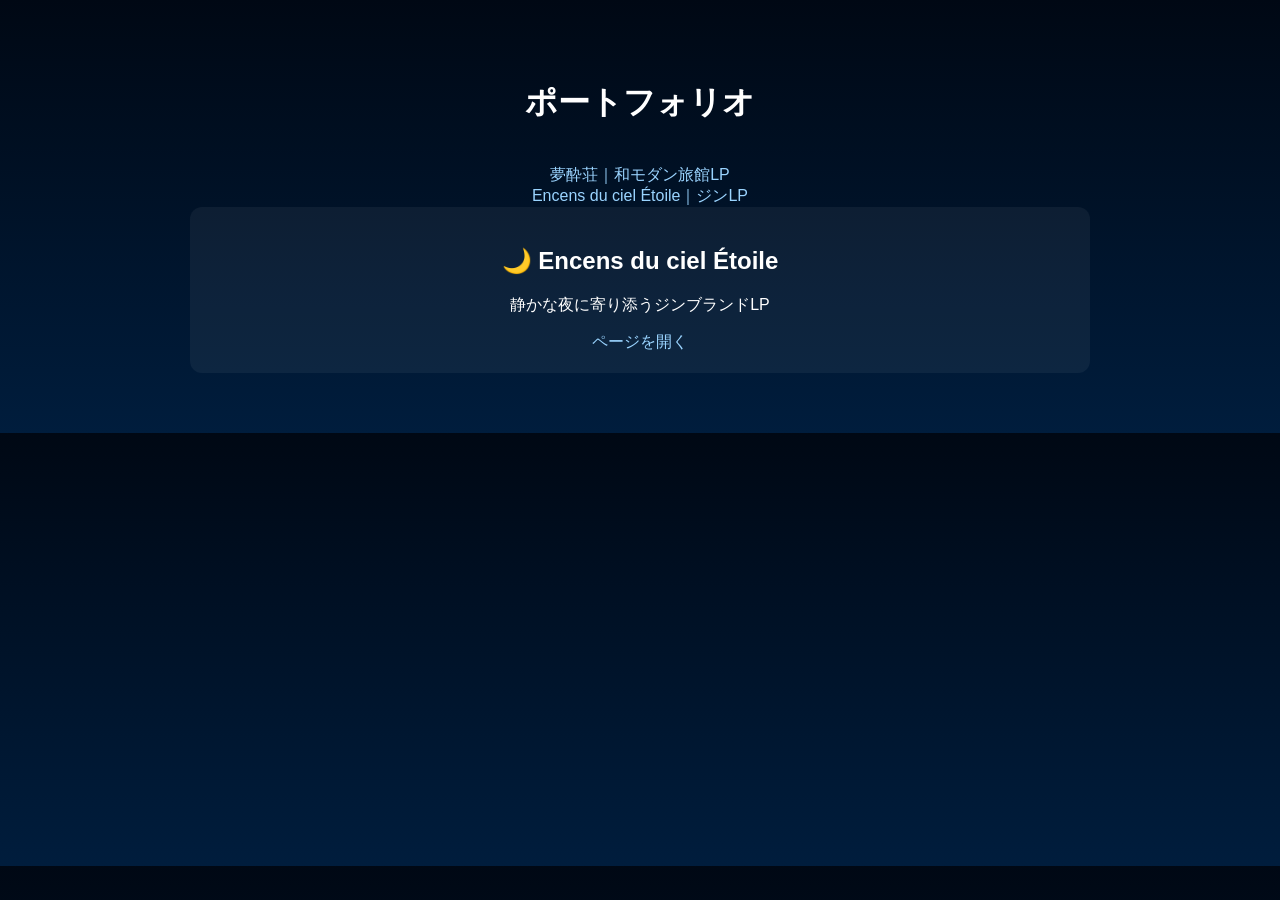
==== portfolio/index.html @ c08bc478 "new" ====
<!DOCTYPE html>
<html lang="ja">
<head>
  <meta charset="UTF-8">
  <meta name="viewport" content="width=device-width, initial-scale=1.0">
  <title>Portfolio | Encens du ciel Étoile</title>
  <style>
    body {
      margin: 0;
      font-family: "Hiragino Kaku Gothic ProN", sans-serif;
      background: linear-gradient(180deg, #000814, #001d3d);
      color: #fff;
      text-align: center;
      padding: 60px 20px;
    }

    h1 {
      font-size: 2rem;
      margin-bottom: 40px;
    }

    .works {
      display: grid;
      grid-template-columns: repeat(auto-fit, minmax(280px, 1fr));
      gap: 24px;
      max-width: 900px;
      margin: 0 auto;
    }

    .work {
      background: rgba(255,255,255,0.05);
      border-radius: 12px;
      padding: 20px;
      transition: transform .3s ease, background .3s ease;
    }

    .work:hover {
      transform: translateY(-6px);
      background: rgba(255,255,255,0.1);
    }

    a {
      color: #9ad4ff;
      text-decoration: none;
    }
  </style>
</head>
<body>
  <h1>ポートフォリオ</h1>
	<!-- 夢酔荘（最上段に追加） -->
<div class="work-link">
  <a href="https://ai-3-ai3.github.io/yumesuisou/" target="_blank" rel="noopener">
    夢酔荘｜和モダン旅館LP
  </a>
</div>

<!-- 既存：ジンLP -->
<div class="work-link">
  <a href="https://ai-3-ai3.github.io/encens-du-ciel-etoile/" target="_blank" rel="noopener">
    Encens du ciel Étoile｜ジンLP
  </a>
</div>

  <div class="works">
    <div class="work">
      <h2>🌙 Encens du ciel Étoile</h2>
      <p>静かな夜に寄り添うジンブランドLP</p>
      <a href="https://ai-3-ai3.github.io/encens-du-ciel-etoile/" target="_blank" rel="noopener">ページを開く</a>
    </div>
</div>
</body>
</html>
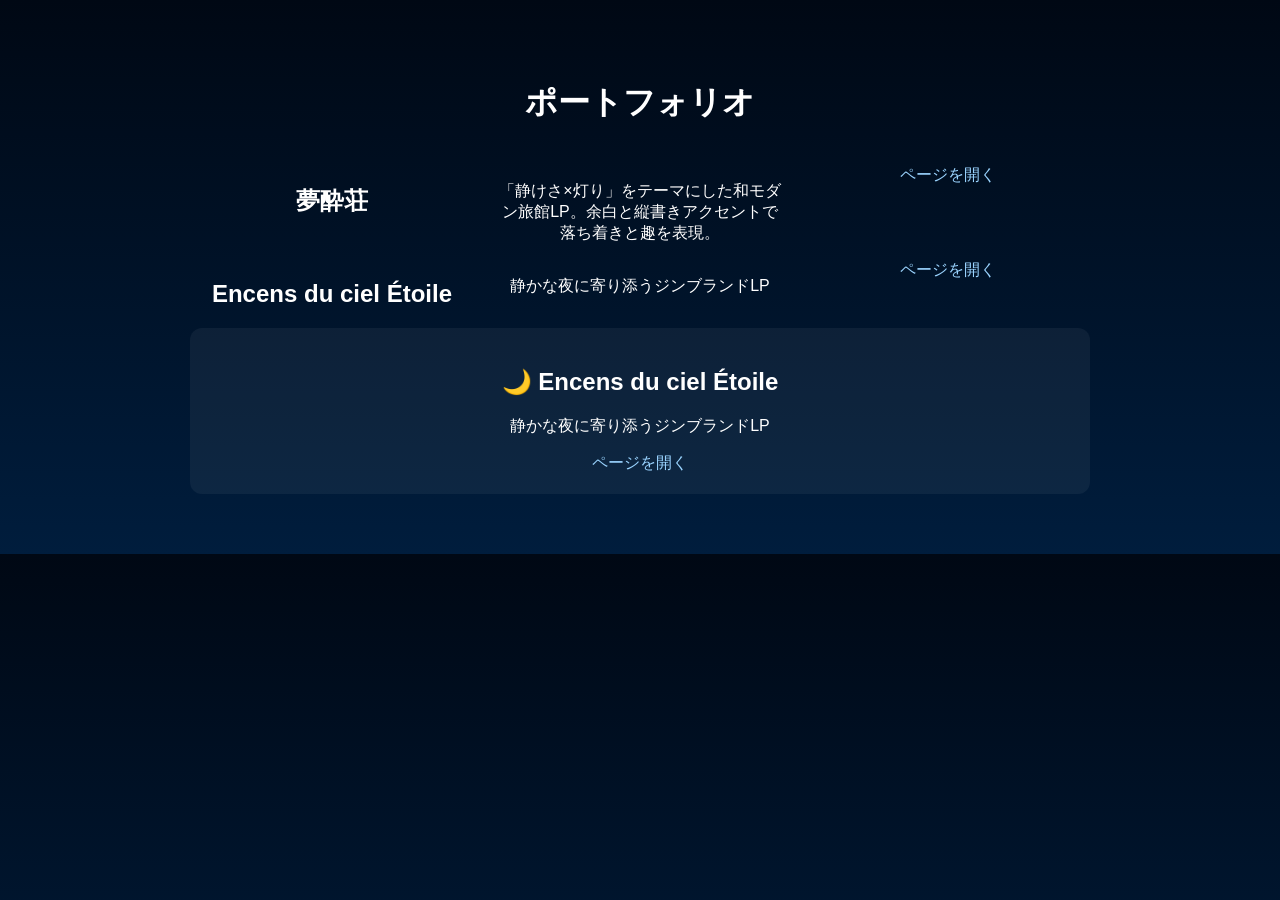
==== commit 58d2d407: "new" ====
--- a/portfolio/index.html
+++ b/portfolio/index.html
@@ -47,17 +47,21 @@
 </head>
 <body>
   <h1>ポートフォリオ</h1>
-	<!-- 夢酔荘（最上段に追加） -->
-<div class="work-link">
+<!-- 夢酔荘カード -->
+<div class="works">
+  <h2>夢酔荘</h2>
+  <p>「静けさ×灯り」をテーマにした和モダン旅館LP。余白と縦書きアクセントで落ち着きと趣を表現。</p>
   <a href="https://ai-3-ai3.github.io/yumesuisou/" target="_blank" rel="noopener">
-    夢酔荘｜和モダン旅館LP
+    ページを開く
   </a>
 </div>
 
-<!-- 既存：ジンLP -->
-<div class="work-link">
+<!-- 既存の Encens du ciel Étoile カード（下に置く） -->
+<div class="works">
+  <h2>Encens du ciel Étoile</h2>
+  <p>静かな夜に寄り添うジンブランドLP</p>
   <a href="https://ai-3-ai3.github.io/encens-du-ciel-etoile/" target="_blank" rel="noopener">
-    Encens du ciel Étoile｜ジンLP
+    ページを開く
   </a>
 </div>
 
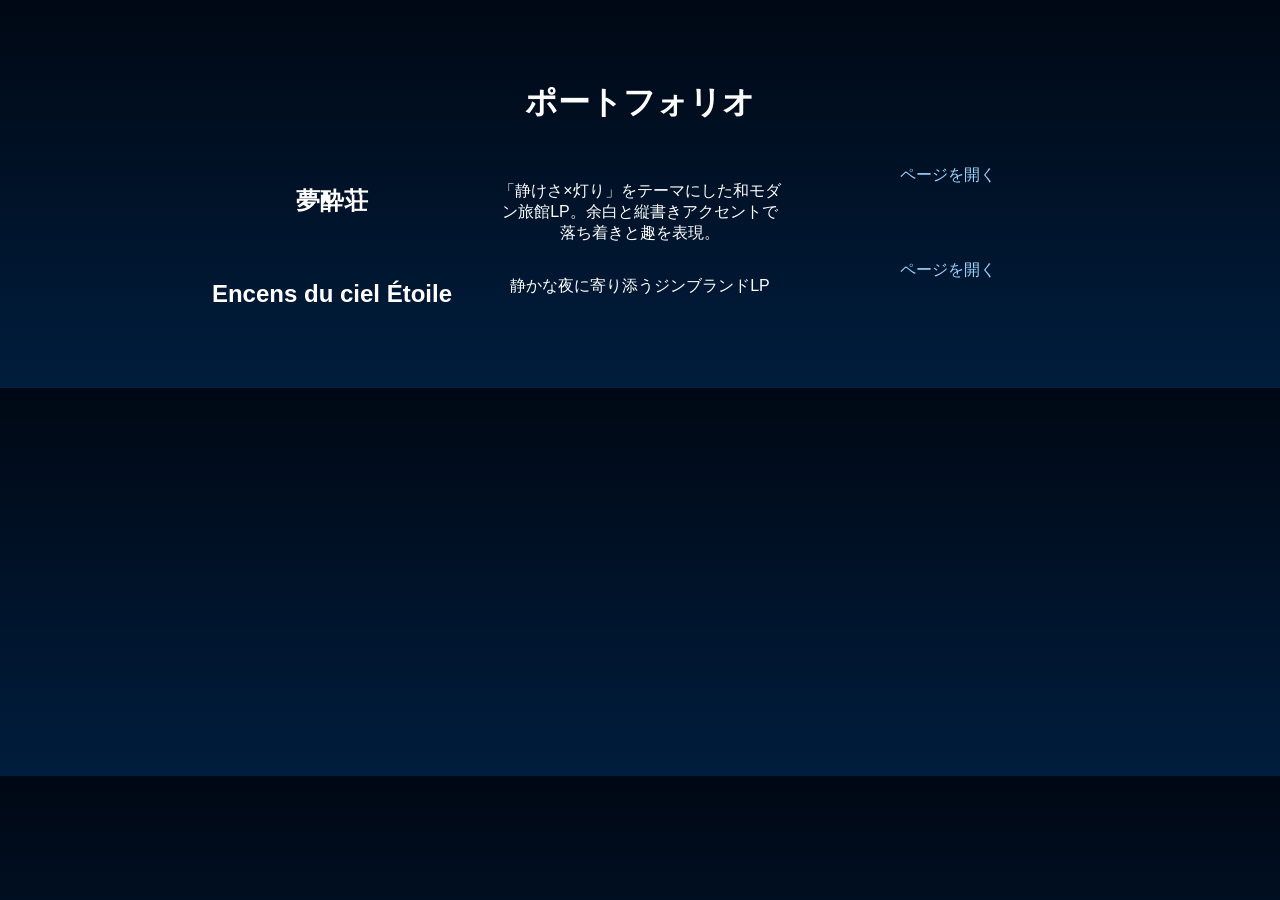
==== commit 6fbe020c: "new" ====
--- a/portfolio/index.html
+++ b/portfolio/index.html
@@ -65,12 +65,5 @@
   </a>
 </div>
 
-  <div class="works">
-    <div class="work">
-      <h2>🌙 Encens du ciel Étoile</h2>
-      <p>静かな夜に寄り添うジンブランドLP</p>
-      <a href="https://ai-3-ai3.github.io/encens-du-ciel-etoile/" target="_blank" rel="noopener">ページを開く</a>
-    </div>
-</div>
 </body>
 </html>
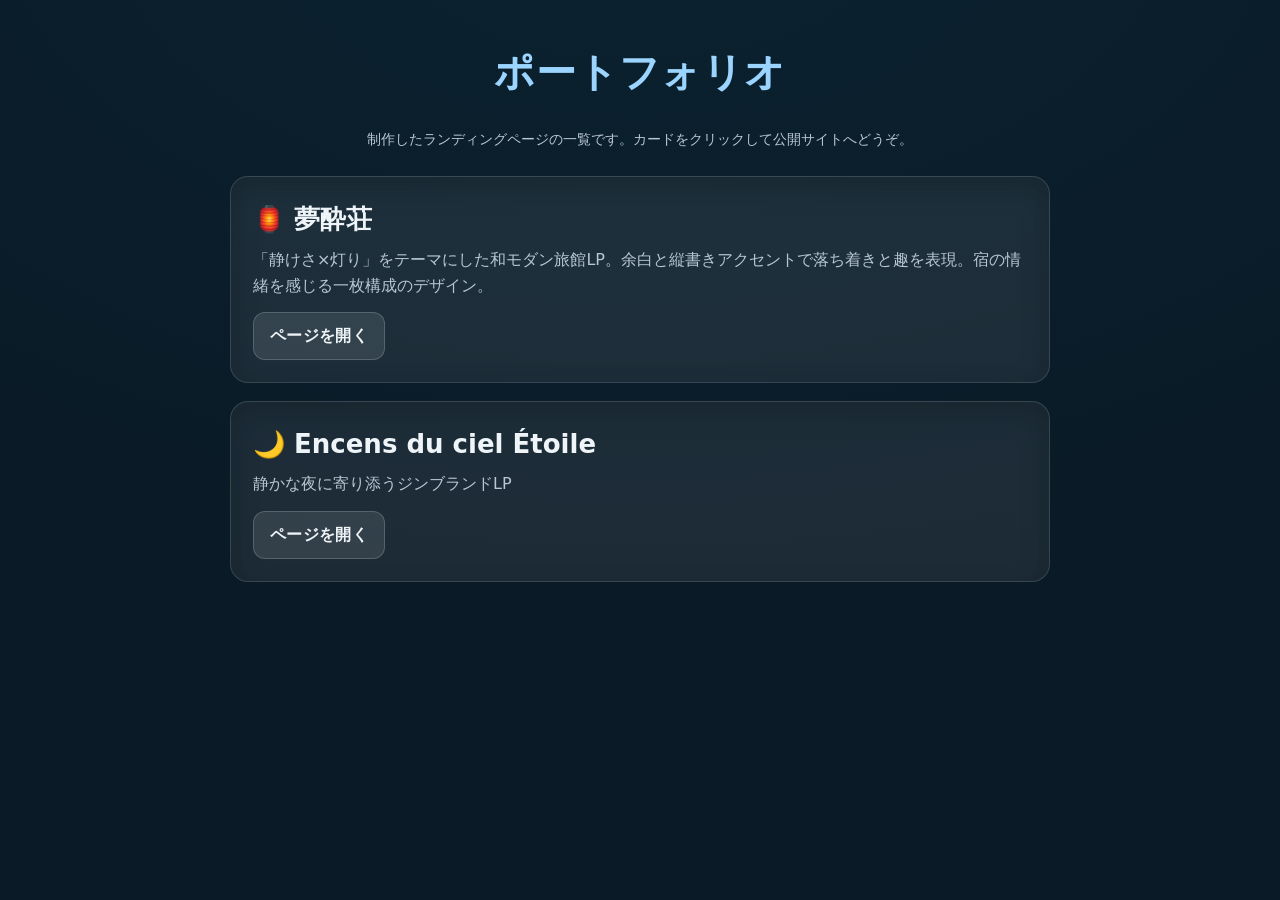
==== commit ff5d8b91: "new" ====
--- a/portfolio/index.html
+++ b/portfolio/index.html
@@ -1,69 +1,134 @@
 <!DOCTYPE html>
 <html lang="ja">
 <head>
-  <meta charset="UTF-8">
-  <meta name="viewport" content="width=device-width, initial-scale=1.0">
-  <title>Portfolio | Encens du ciel Étoile</title>
+  <meta charset="utf-8" />
+  <meta name="viewport" content="width=device-width, initial-scale=1" />
+  <title>ポートフォリオ | Encens du ciel Étoile / 夢酔荘</title>
+
   <style>
+    :root{
+      --bg-start:#0b2230;
+      --bg-end:#0a1a26;
+      --text:#eef4f8;
+      --muted:#b9c7d3;
+      --accent:#9ad4ff;
+      --card-bg:rgba(255,255,255,0.08);
+      --card-border:rgba(255,255,255,0.12);
+    }
+
+    * { box-sizing: border-box; }
+    html, body { height: 100%; }
     body {
       margin: 0;
-      font-family: "Hiragino Kaku Gothic ProN", sans-serif;
-      background: linear-gradient(180deg, #000814, #001d3d);
-      color: #fff;
-      text-align: center;
-      padding: 60px 20px;
+      font-family: system-ui, -apple-system, "Segoe UI", Roboto, "Helvetica Neue",
+                   "Hiragino Kaku Gothic ProN", "Yu Gothic", Meiryo, sans-serif;
+      color: var(--text);
+      background: radial-gradient(1200px 700px at 50% -100px, var(--bg-start), var(--bg-end)) fixed;
+      line-height: 1.6;
+    }
+
+    .container {
+      max-width: 940px;
+      padding: 40px 20px 80px;
+      margin: 0 auto;
     }
 
     h1 {
-      font-size: 2rem;
-      margin-bottom: 40px;
+      margin: 0 0 24px;
+      font-size: clamp(28px, 3.5vw, 40px);
+      font-weight: 800;
+      letter-spacing: .02em;
+      text-align: center;
+      color: var(--accent);
     }
 
-    .works {
-      display: grid;
-      grid-template-columns: repeat(auto-fit, minmax(280px, 1fr));
-      gap: 24px;
-      max-width: 900px;
-      margin: 0 auto;
+    .lead {
+      margin: 0 auto 24px;
+      max-width: 720px;
+      text-align: center;
+      color: var(--muted);
+      font-size: 14px;
     }
 
-    .work {
-      background: rgba(255,255,255,0.05);
-      border-radius: 12px;
-      padding: 20px;
-      transition: transform .3s ease, background .3s ease;
+    /* カード共通 */
+    .works {
+      background: var(--card-bg);
+      border: 1px solid var(--card-border);
+      border-radius: 18px;
+      padding: 22px 22px;
+      margin: 18px auto;
+      max-width: 820px;
+      backdrop-filter: blur(6px);
+      box-shadow: 0 10px 30px rgba(0,0,0,.18) inset;
     }
 
-    .work:hover {
-      transform: translateY(-6px);
-      background: rgba(255,255,255,0.1);
+    .works h2 {
+      margin: 0 0 6px;
+      font-size: clamp(20px, 2.6vw, 26px);
+      font-weight: 800;
     }
 
-    a {
-      color: #9ad4ff;
+    .works p {
+      margin: 0 0 14px;
+      color: var(--muted);
+    }
+
+    .works a {
+      display: inline-block;
+      padding: 10px 16px;
+      border-radius: 12px;
       text-decoration: none;
+      font-weight: 700;
+      letter-spacing: .02em;
+      background: rgba(255,255,255,0.10);
+      border: 1px solid rgba(255,255,255,0.18);
+      color: var(--text);
+      transition: transform .12s ease, background .12s ease, box-shadow .12s ease;
     }
+
+    .works a:hover {
+      transform: translateY(-1px);
+      background: rgba(255,255,255,0.16);
+      box-shadow: 0 4px 16px rgba(0,0,0,.25);
+    }
+
+    /* レイアウト間の余白調整（最初のカードはやや大きめ） */
+    .works:first-of-type { margin-top: 26px; }
+
+    /* 小さめ端末での余白最適化 */
+    @media (max-width: 520px) {
+      .container { padding: 28px 16px 56px; }
+      .works { padding: 18px 16px; }
+    }
+
+    /* 既存のリンク直載せ用（もし残っていても邪魔しないよう軽く調整） */
+    .work-link a {
+      color: var(--accent);
+      text-decoration: none;
+      font-weight: 700;
+    }
+    .work-link a:hover { text-decoration: underline; }
   </style>
 </head>
+
 <body>
-  <h1>ポートフォリオ</h1>
-<!-- 夢酔荘カード -->
-<div class="works">
-  <h2>夢酔荘</h2>
-  <p>「静けさ×灯り」をテーマにした和モダン旅館LP。余白と縦書きアクセントで落ち着きと趣を表現。</p>
-  <a href="https://ai-3-ai3.github.io/yumesuisou/" target="_blank" rel="noopener">
-    ページを開く
-  </a>
-</div>
+  <main class="container">
+    <h1>ポートフォリオ</h1>
+    <p class="lead">制作したランディングページの一覧です。カードをクリックして公開サイトへどうぞ。</p>
 
-<!-- 既存の Encens du ciel Étoile カード（下に置く） -->
-<div class="works">
-  <h2>Encens du ciel Étoile</h2>
-  <p>静かな夜に寄り添うジンブランドLP</p>
-  <a href="https://ai-3-ai3.github.io/encens-du-ciel-etoile/" target="_blank" rel="noopener">
-    ページを開く
-  </a>
-</div>
+    <!-- 夢酔荘（最上段） -->
+    <section class="works">
+      <h2>🏮 夢酔荘</h2>
+      <p>「静けさ×灯り」をテーマにした和モダン旅館LP。余白と縦書きアクセントで落ち着きと趣を表現。宿の情緒を感じる一枚構成のデザイン。</p>
+      <a href="https://ai-3-ai3.github.io/yumesuisou/" target="_blank" rel="noopener">ページを開く</a>
+    </section>
 
+    <!-- Encens du ciel Étoile（下段） -->
+    <section class="works">
+      <h2>🌙 Encens du ciel Étoile</h2>
+      <p>静かな夜に寄り添うジンブランドLP</p>
+      <a href="https://ai-3-ai3.github.io/encens-du-ciel-etoile/" target="_blank" rel="noopener">ページを開く</a>
+    </section>
+  </main>
 </body>
 </html>
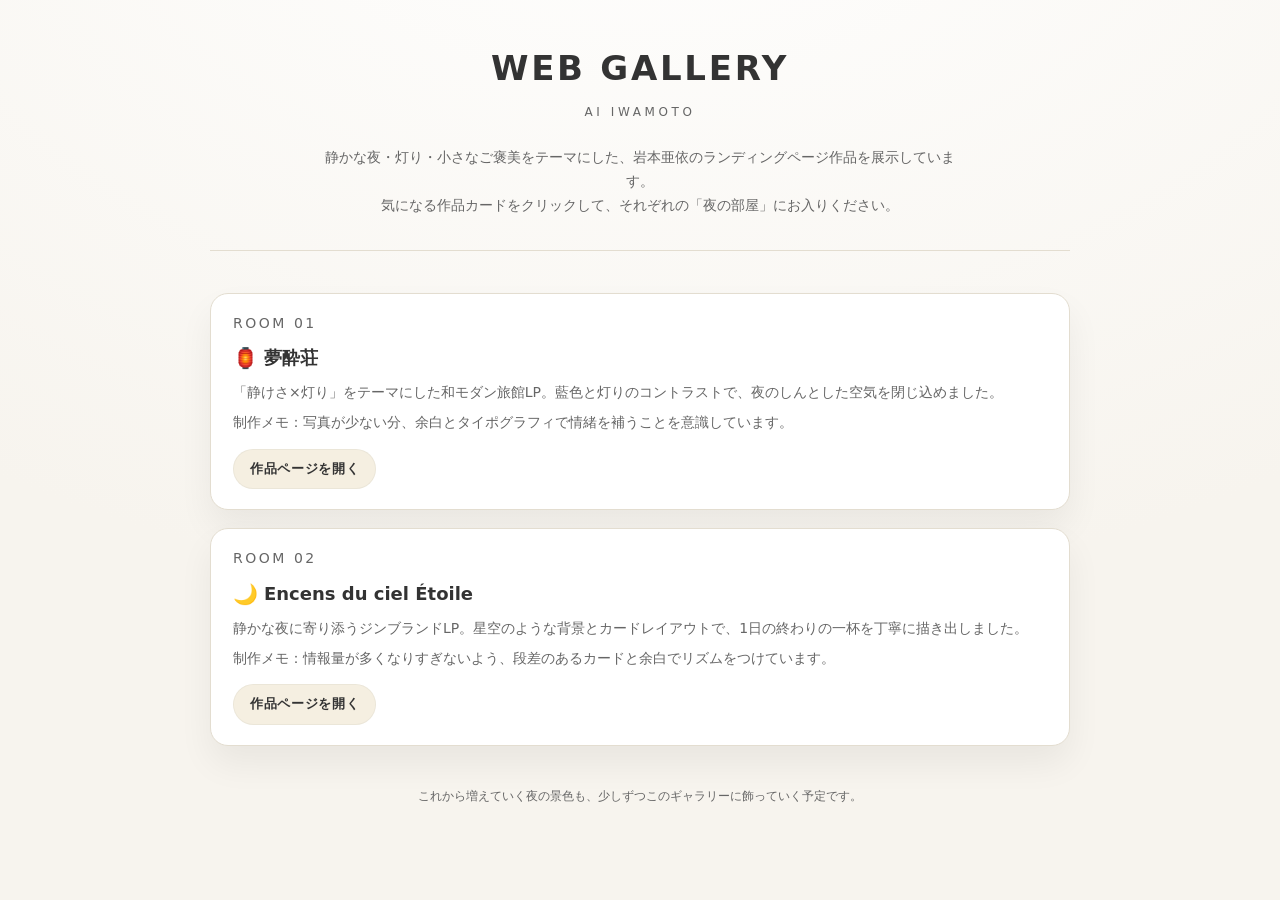
==== commit 356b4e3a: "ポートフォリオ美術館" ====
--- a/portfolio/index.html
+++ b/portfolio/index.html
@@ -3,132 +3,179 @@
 <head>
   <meta charset="utf-8" />
   <meta name="viewport" content="width=device-width, initial-scale=1" />
-  <title>ポートフォリオ | Encens du ciel Étoile / 夢酔荘</title>
+  <title>Webギャラリー | 夢酔荘 / Encens du ciel Étoile</title>
 
   <style>
-    :root{
-      --bg-start:#0b2230;
-      --bg-end:#0a1a26;
-      --text:#eef4f8;
-      --muted:#b9c7d3;
-      --accent:#9ad4ff;
-      --card-bg:rgba(255,255,255,0.08);
-      --card-border:rgba(255,255,255,0.12);
+    :root {
+      --bg-main:#f7f4ee;      /* 壁みたいなやわらかい白 */
+      --panel:#ffffff;        /* 作品カード */
+      --border:#e3ddd0;       /* 額縁っぽい線 */
+      --text-main:#333333;
+      --text-muted:#666666;
+      --accent:#c39a4a;       /* ほんのり金色（額縁の金具イメージ） */
     }
 
     * { box-sizing: border-box; }
     html, body { height: 100%; }
+
     body {
       margin: 0;
       font-family: system-ui, -apple-system, "Segoe UI", Roboto, "Helvetica Neue",
                    "Hiragino Kaku Gothic ProN", "Yu Gothic", Meiryo, sans-serif;
-      color: var(--text);
-      background: radial-gradient(1200px 700px at 50% -100px, var(--bg-start), var(--bg-end)) fixed;
-      line-height: 1.6;
+      background: radial-gradient(1200px 800px at 50% -200px, #ffffff, var(--bg-main));
+      color: var(--text-main);
+      line-height: 1.7;
     }
 
     .container {
-      max-width: 940px;
-      padding: 40px 20px 80px;
+      max-width: 900px;
       margin: 0 auto;
+      padding: 40px 20px 72px;
     }
 
     h1 {
-      margin: 0 0 24px;
-      font-size: clamp(28px, 3.5vw, 40px);
+      margin: 0;
+      font-size: clamp(26px, 3vw, 34px);
       font-weight: 800;
-      letter-spacing: .02em;
+      letter-spacing: .08em;
       text-align: center;
-      color: var(--accent);
+      text-transform: uppercase;
+    }
+
+    .sub {
+      margin-top: 4px;
+      font-size: 12px;
+      text-align: center;
+      letter-spacing: .3em;
+      text-transform: uppercase;
+      color: var(--text-muted);
     }
 
     .lead {
-      margin: 0 auto 24px;
-      max-width: 720px;
+      margin: 24px auto 32px;
+      max-width: 640px;
       text-align: center;
-      color: var(--muted);
       font-size: 14px;
+      color: var(--text-muted);
     }
 
-    /* カード共通 */
+    /* 展示室全体の枠 */
+    .gallery {
+      border-top: 1px solid var(--border);
+      padding-top: 24px;
+    }
+
+    /* 作品カード（額縁イメージ） */
     .works {
-      background: var(--card-bg);
-      border: 1px solid var(--card-border);
+      background: var(--panel);
+      border: 1px solid var(--border);
       border-radius: 18px;
-      padding: 22px 22px;
+      padding: 18px 22px 20px;
       margin: 18px auto;
-      max-width: 820px;
-      backdrop-filter: blur(6px);
-      box-shadow: 0 10px 30px rgba(0,0,0,.18) inset;
+      box-shadow:
+        0 18px 35px rgba(0,0,0,0.06),
+        0 0 0 6px rgba(255,255,255,0.8) inset;
+    }
+
+    .room-label {
+      font-size: 11px;
+      letter-spacing: .18em;
+      text-transform: uppercase;
+      color: var(--text-muted);
+      margin: 0 0 6px;
     }
 
     .works h2 {
       margin: 0 0 6px;
-      font-size: clamp(20px, 2.6vw, 26px);
-      font-weight: 800;
+      font-size: 18px;
+      display: flex;
+      align-items: center;
+      gap: 6px;
+    }
+
+    .works h2 span.icon {
+      font-size: 20px;
     }
 
     .works p {
-      margin: 0 0 14px;
-      color: var(--muted);
+      margin: 0 0 6px;
+      font-size: 14px;
+      color: var(--text-muted);
+    }
+
+    .note {
+      font-size: 12px;
+      color: #888;
     }
 
     .works a {
       display: inline-block;
-      padding: 10px 16px;
-      border-radius: 12px;
+      margin-top: 8px;
+      padding: 8px 16px;
+      border-radius: 999px;
       text-decoration: none;
-      font-weight: 700;
-      letter-spacing: .02em;
-      background: rgba(255,255,255,0.10);
-      border: 1px solid rgba(255,255,255,0.18);
-      color: var(--text);
-      transition: transform .12s ease, background .12s ease, box-shadow .12s ease;
+      font-size: 13px;
+      font-weight: 600;
+      letter-spacing: .05em;
+      color: var(--text-main);
+      background: #f5efe1;
+      border: 1px solid rgba(0,0,0,0.04);
+      transition: transform .12s ease, box-shadow .12s ease, background .12s ease;
     }
 
     .works a:hover {
       transform: translateY(-1px);
-      background: rgba(255,255,255,0.16);
-      box-shadow: 0 4px 16px rgba(0,0,0,.25);
+      background: #f1e6cf;
+      box-shadow: 0 6px 18px rgba(0,0,0,0.12);
     }
 
-    /* レイアウト間の余白調整（最初のカードはやや大きめ） */
-    .works:first-of-type { margin-top: 26px; }
-
-    /* 小さめ端末での余白最適化 */
-    @media (max-width: 520px) {
-      .container { padding: 28px 16px 56px; }
-      .works { padding: 18px 16px; }
+    .footer-note {
+      margin-top: 40px;
+      font-size: 12px;
+      text-align: center;
+      color: var(--text-muted);
     }
 
-    /* 既存のリンク直載せ用（もし残っていても邪魔しないよう軽く調整） */
-    .work-link a {
-      color: var(--accent);
-      text-decoration: none;
-      font-weight: 700;
+    @media (max-width: 520px) {
+      .container { padding: 28px 16px 60px; }
+      .works { padding: 16px 16px 18px; }
     }
-    .work-link a:hover { text-decoration: underline; }
   </style>
 </head>
 
 <body>
   <main class="container">
-    <h1>ポートフォリオ</h1>
-    <p class="lead">制作したランディングページの一覧です。カードをクリックして公開サイトへどうぞ。</p>
+    <h1>WEB GALLERY</h1>
+    <p class="sub">AI IWAMOTO</p>
 
-    <!-- 夢酔荘（最上段） -->
-    <section class="works">
-      <h2>🏮 夢酔荘</h2>
-      <p>「静けさ×灯り」をテーマにした和モダン旅館LP。余白と縦書きアクセントで落ち着きと趣を表現。宿の情緒を感じる一枚構成のデザイン。</p>
-      <a href="https://ai-3-ai3.github.io/yumesuisou/" target="_blank" rel="noopener">ページを開く</a>
+    <p class="lead">
+      静かな夜・灯り・小さなご褒美をテーマにした、岩本亜依のランディングページ作品を展示しています。<br>
+      気になる作品カードをクリックして、それぞれの「夜の部屋」にお入りください。
+    </p>
+
+    <section class="gallery">
+      <!-- Room 01: 夢酔荘 -->
+      <section class="works">
+        <p class="room-label">ROOM 01</p>
+        <h2><span class="icon">🏮</span>夢酔荘</h2>
+        <p>「静けさ×灯り」をテーマにした和モダン旅館LP。藍色と灯りのコントラストで、夜のしんとした空気を閉じ込めました。</p>
+        <p class="note">制作メモ：写真が少ない分、余白とタイポグラフィで情緒を補うことを意識しています。</p>
+        <a href="https://ai-3-ai3.github.io/yumesuisou/" target="_blank" rel="noopener">作品ページを開く</a>
+      </section>
+
+      <!-- Room 02: Encens du ciel Étoile -->
+      <section class="works">
+        <p class="room-label">ROOM 02</p>
+        <h2><span class="icon">🌙</span>Encens du ciel Étoile</h2>
+        <p>静かな夜に寄り添うジンブランドLP。星空のような背景とカードレイアウトで、1日の終わりの一杯を丁寧に描き出しました。</p>
+        <p class="note">制作メモ：情報量が多くなりすぎないよう、段差のあるカードと余白でリズムをつけています。</p>
+        <a href="https://ai-3-ai3.github.io/encens-du-ciel-etoile/" target="_blank" rel="noopener">作品ページを開く</a>
+      </section>
     </section>
 
-    <!-- Encens du ciel Étoile（下段） -->
-    <section class="works">
-      <h2>🌙 Encens du ciel Étoile</h2>
-      <p>静かな夜に寄り添うジンブランドLP</p>
-      <a href="https://ai-3-ai3.github.io/encens-du-ciel-etoile/" target="_blank" rel="noopener">ページを開く</a>
-    </section>
+    <p class="footer-note">
+      これから増えていく夜の景色も、少しずつこのギャラリーに飾っていく予定です。
+    </p>
   </main>
 </body>
-</html>+</html>
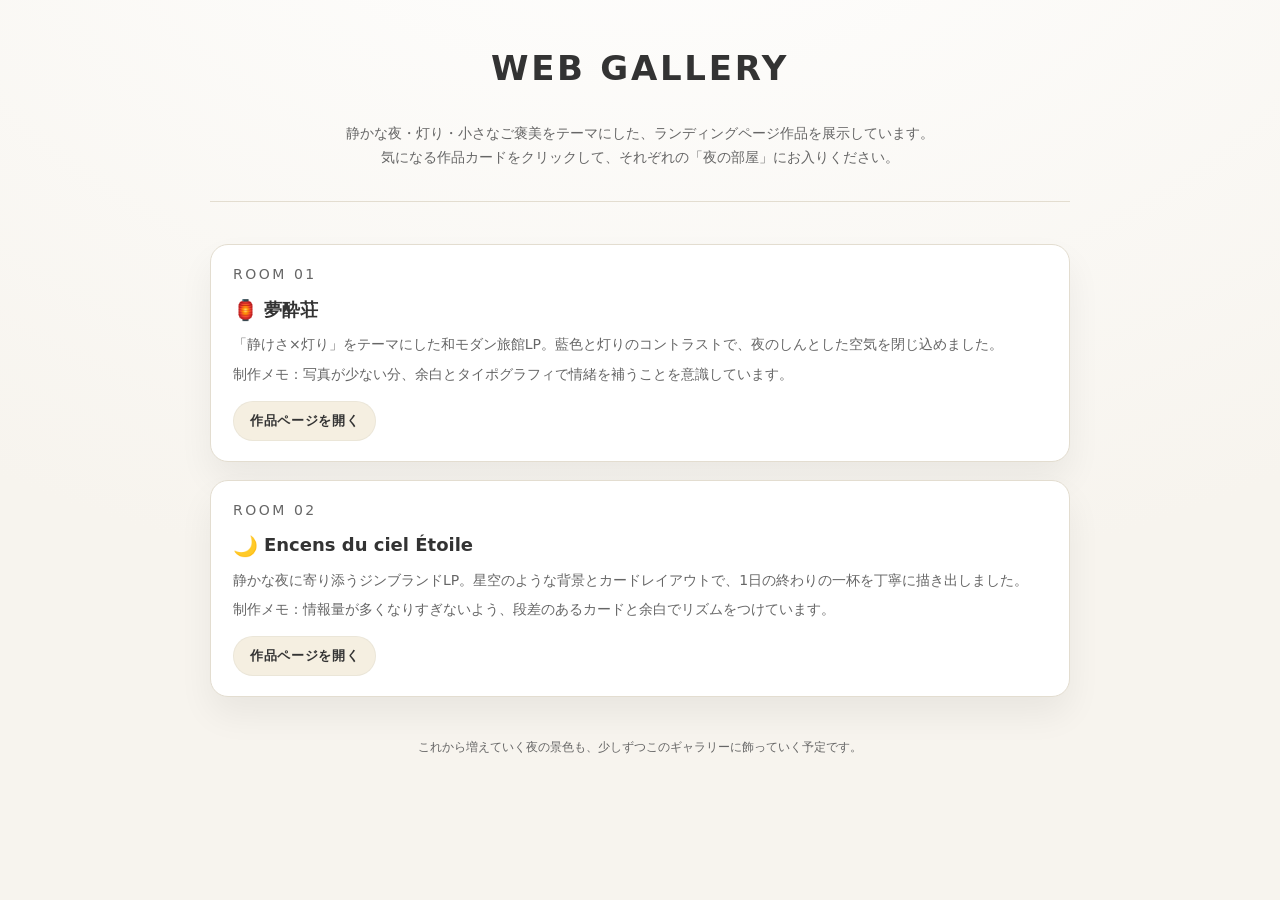
==== commit ebd69b99: "ポートフォリオ美術館" ====
--- a/portfolio/index.html
+++ b/portfolio/index.html
@@ -146,10 +146,10 @@
 <body>
   <main class="container">
     <h1>WEB GALLERY</h1>
-    <p class="sub">AI IWAMOTO</p>
+    <p class="sub"></p>
 
     <p class="lead">
-      静かな夜・灯り・小さなご褒美をテーマにした、岩本亜依のランディングページ作品を展示しています。<br>
+      静かな夜・灯り・小さなご褒美をテーマにした、ランディングページ作品を展示しています。<br>
       気になる作品カードをクリックして、それぞれの「夜の部屋」にお入りください。
     </p>
 
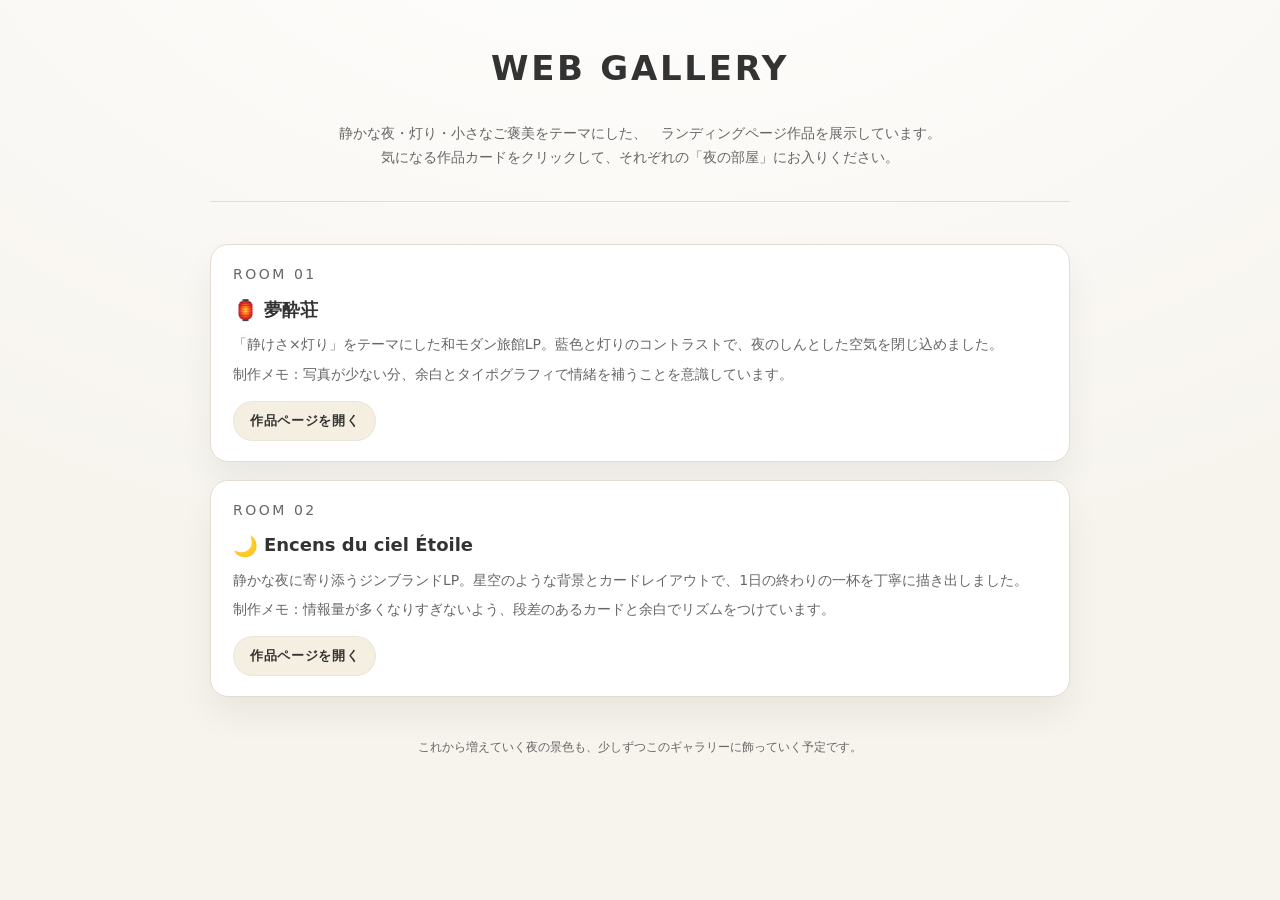
==== commit 955bbceb: "美術館" ====
--- a/portfolio/index.html
+++ b/portfolio/index.html
@@ -149,7 +149,7 @@
     <p class="sub"></p>
 
     <p class="lead">
-      静かな夜・灯り・小さなご褒美をテーマにした、ランディングページ作品を展示しています。<br>
+      静かな夜・灯り・小さなご褒美をテーマにした、　ランディングページ作品を展示しています。<br>
       気になる作品カードをクリックして、それぞれの「夜の部屋」にお入りください。
     </p>
 
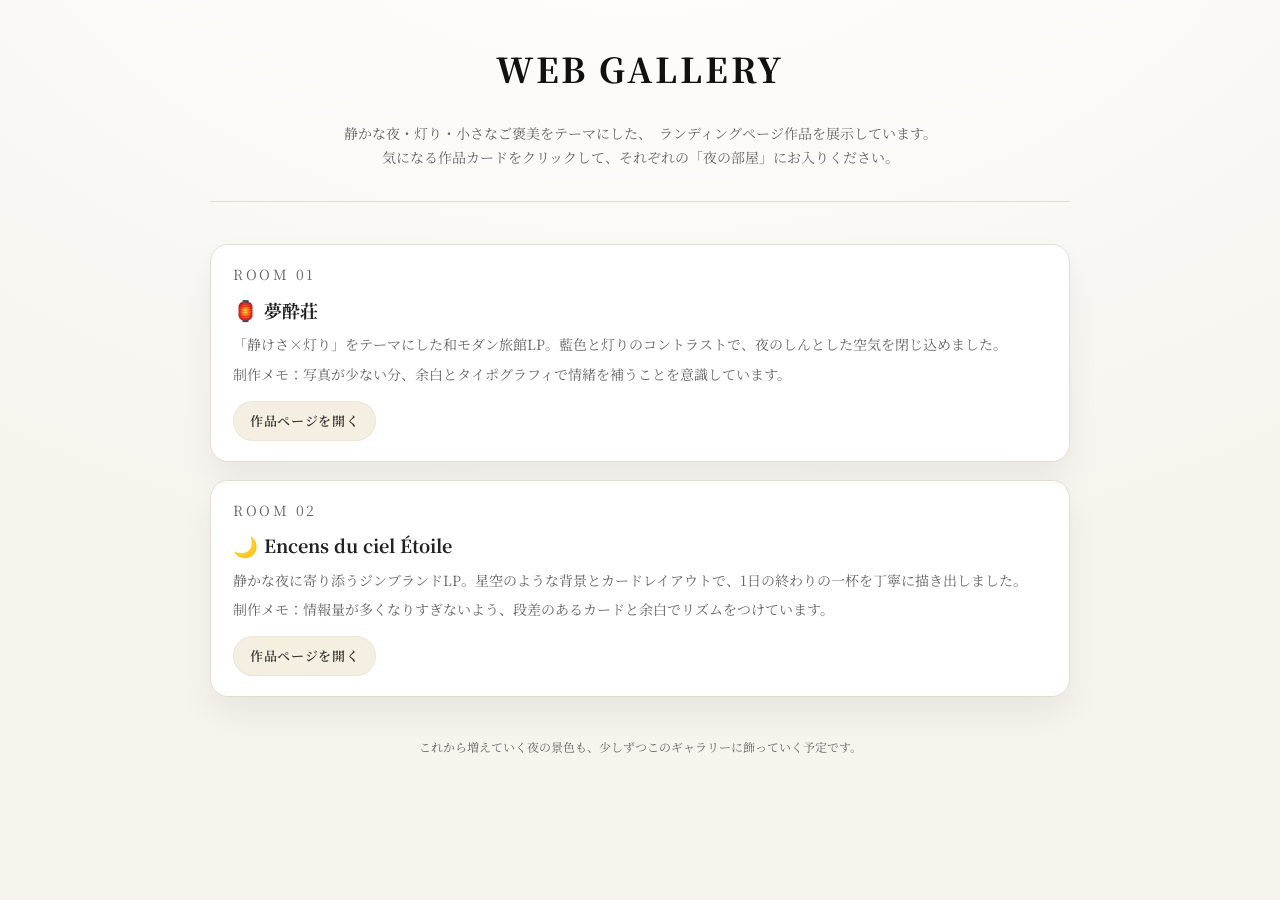
==== commit 985c1a34: "ポートフォリオ更新" ====
--- a/portfolio/index.html
+++ b/portfolio/index.html
@@ -4,6 +4,10 @@
   <meta charset="utf-8" />
   <meta name="viewport" content="width=device-width, initial-scale=1" />
   <title>Webギャラリー | 夢酔荘 / Encens du ciel Étoile</title>
+
+ <link href="https://fonts.googleapis.com/css2?family=Noto+Serif+JP:wght@400;600;700&display=swap" rel="stylesheet">
+
+
 
   <style>
     :root {
@@ -20,10 +24,10 @@
 
     body {
       margin: 0;
-      font-family: system-ui, -apple-system, "Segoe UI", Roboto, "Helvetica Neue",
-                   "Hiragino Kaku Gothic ProN", "Yu Gothic", Meiryo, sans-serif;
+      font-family: "Noto Serif JP", "Hiragino Mincho ProN", "Yu Mincho", serif;  /* ✅ここがフォント指定 */
       background: radial-gradient(1200px 800px at 50% -200px, #ffffff, var(--bg-main));
-      color: var(--text-main);
+      color: #222;
+      font-size: 17px;
       line-height: 1.7;
     }
 
@@ -34,10 +38,11 @@
     }
 
     h1 {
+      color: #111;
       margin: 0;
       font-size: clamp(26px, 3vw, 34px);
       font-weight: 800;
-      letter-spacing: .08em;
+      letter-spacing: 0.08em;
       text-align: center;
       text-transform: uppercase;
     }
